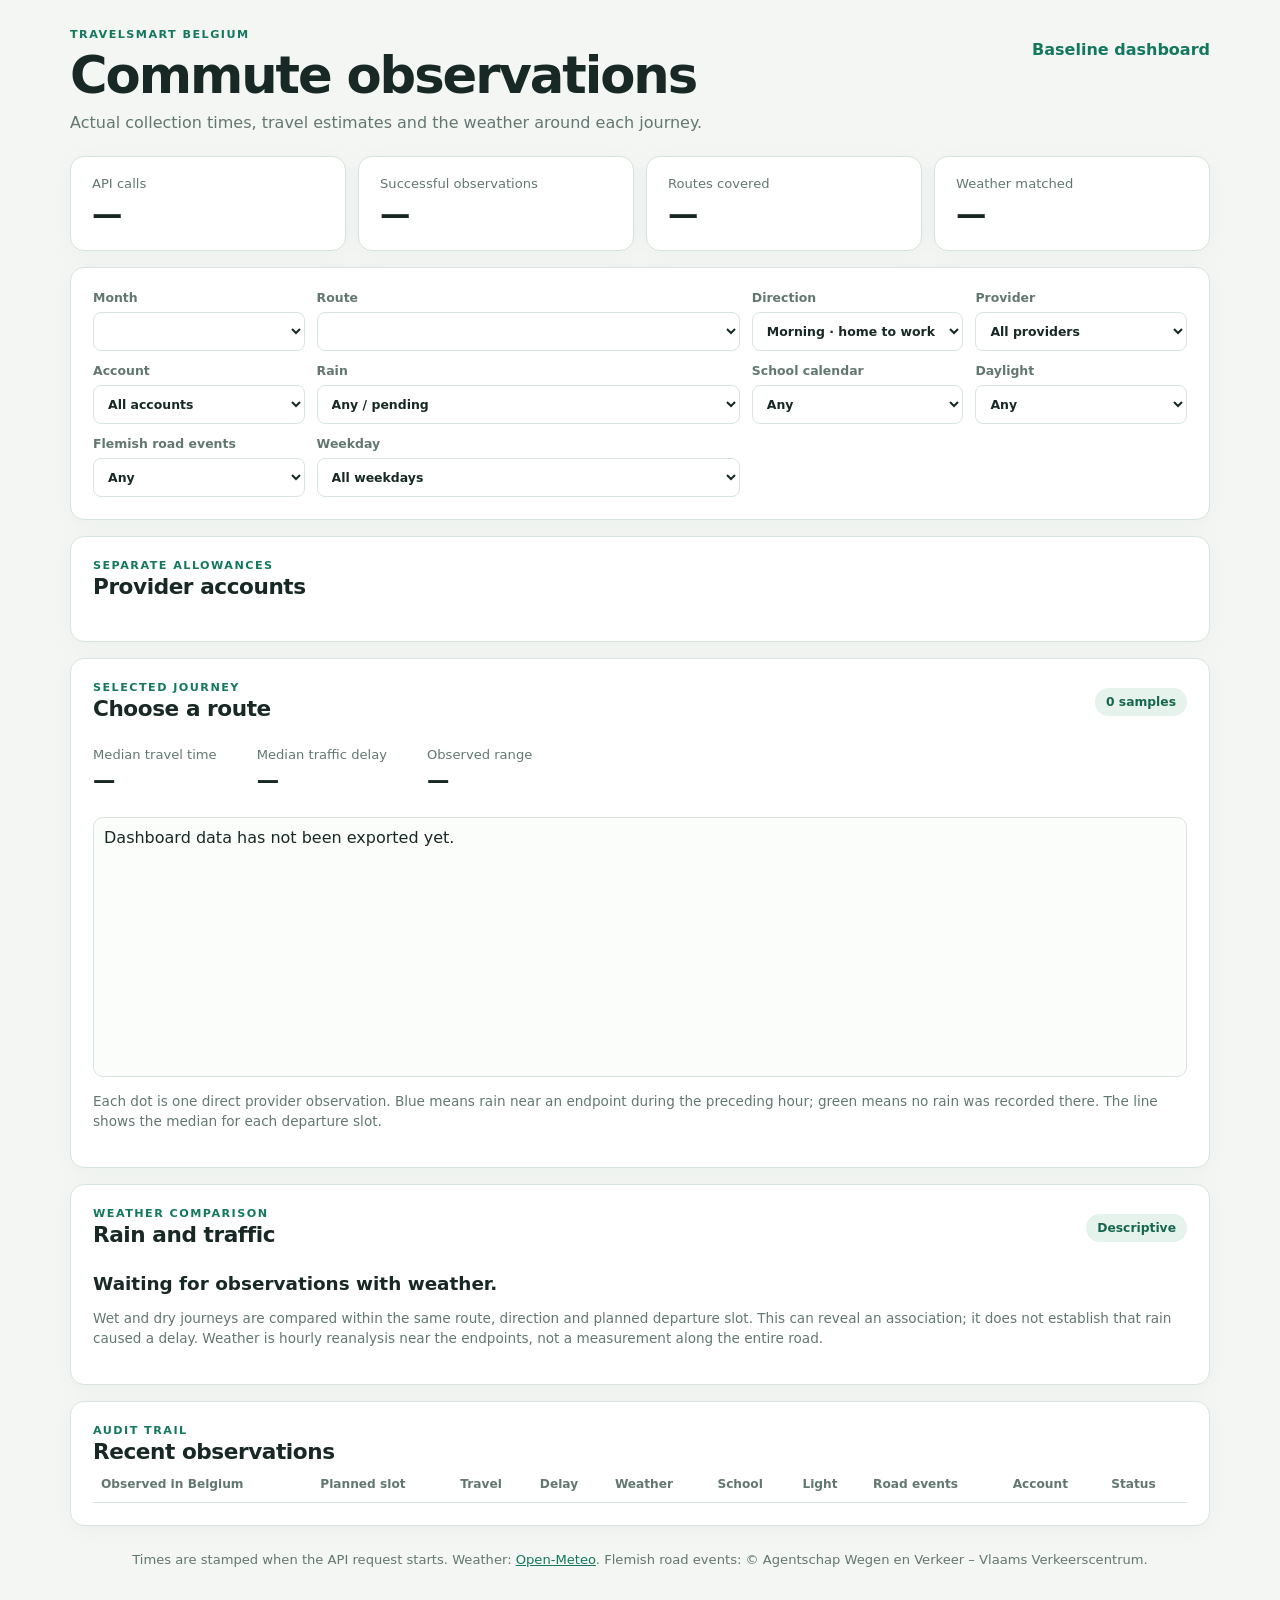
==== public/commutes.html @ abd454bd "Add commute catalogue, budgeted live collection and dashboard - 446 candidate home-to-work commutes " ====
<!doctype html>
<html lang="en">
<head>
  <meta charset="utf-8">
  <meta name="viewport" content="width=device-width,initial-scale=1">
  <title>TravelSmart · Live commutes</title>
  <link rel="stylesheet" href="commutes.css">
</head>
<body>
  <main>
    <header>
      <div><p class="eyebrow">TravelSmart Belgium</p><h1>Commute observations</h1>
        <p class="intro">Actual collection times, travel estimates and the weather around each journey.</p></div>
      <a href="index.html">Baseline dashboard</a>
    </header>
    <section class="metrics" aria-label="Collection summary">
      <article><span>API calls</span><strong id="calls">—</strong></article>
      <article><span>Successful observations</span><strong id="success">—</strong></article>
      <article><span>Routes covered</span><strong id="covered">—</strong></article>
      <article><span>Weather matched</span><strong id="weather-count">—</strong></article>
    </section>
    <section class="panel filters" aria-label="Filters">
      <label>Month <select id="month"></select></label>
      <label>Route <select id="route"></select></label>
      <label>Direction <select id="direction"><option value="morning">Morning · home to work</option><option value="evening">Evening · work to home</option></select></label>
      <label>Provider <select id="provider"><option value="all">All providers</option><option value="tomtom">TomTom</option><option value="here">HERE</option></select></label>
      <label>Account <select id="account"><option value="all">All accounts</option><option value="tomtom_morning">TomTom morning</option><option value="tomtom_evening">TomTom evening</option><option value="here">HERE</option></select></label>
      <label>Rain <select id="rain"><option value="all">Any / pending</option><option value="wet">Rain</option><option value="dry">Dry</option><option value="unknown">Weather pending</option></select></label>
      <label>School calendar <select id="school"><option value="all">Any</option><option value="flanders_school">Flanders school day</option><option value="flanders_break">Flanders break</option><option value="fwb_school">French Community school day</option><option value="fwb_break">French Community break</option></select></label>
      <label>Daylight <select id="light"><option value="all">Any</option><option value="daylight">Daylight</option><option value="twilight">Twilight</option><option value="dark">Dark</option></select></label>
      <label>Flemish road events <select id="events"><option value="all">Any</option><option value="near">Nearby event</option><option value="clear">No nearby event</option><option value="unknown">No event context</option></select></label>
      <label>Weekday <select id="weekday"><option value="all">All weekdays</option><option value="0">Monday</option><option value="1">Tuesday</option><option value="2">Wednesday</option><option value="3">Thursday</option><option value="4">Friday</option></select></label>
    </section>
    <section class="panel" aria-labelledby="accounts-title"><div class="section-title"><div><p class="eyebrow">Separate allowances</p><h2 id="accounts-title">Provider accounts</h2></div></div><div id="account-usage" class="account-usage"></div></section>
    <section class="panel" aria-labelledby="route-title">
      <div class="section-title"><div><p class="eyebrow">Selected journey</p><h2 id="route-title">Choose a route</h2></div><span id="sample-count" class="chip">0 samples</span></div>
      <p id="route-meta" class="muted"></p>
      <div class="route-metrics">
        <div><span>Median travel time</span><strong id="median-time">—</strong></div>
        <div><span>Median traffic delay</span><strong id="median-delay">—</strong></div>
        <div><span>Observed range</span><strong id="range">—</strong></div>
      </div>
      <div id="chart" class="chart" role="img" aria-label="Travel times by departure time"></div>
      <p class="muted small">Each dot is one direct provider observation. Blue means rain near an endpoint during the preceding hour; green means no rain was recorded there. The line shows the median for each departure slot.</p>
    </section>
    <section class="panel" aria-labelledby="weather-title">
      <div class="section-title"><div><p class="eyebrow">Weather comparison</p><h2 id="weather-title">Rain and traffic</h2></div><span class="chip">Descriptive</span></div>
      <p id="weather-result" class="weather-result">Waiting for observations with weather.</p>
      <p class="muted small">Wet and dry journeys are compared within the same route, direction and planned departure slot. This can reveal an association; it does not establish that rain caused a delay. Weather is hourly reanalysis near the endpoints, not a measurement along the entire road.</p>
    </section>
    <section class="panel" aria-labelledby="recent-title">
      <div class="section-title"><div><p class="eyebrow">Audit trail</p><h2 id="recent-title">Recent observations</h2></div></div>
      <div class="table-wrap"><table><thead><tr><th>Observed in Belgium</th><th>Planned slot</th><th>Travel</th><th>Delay</th><th>Weather</th><th>School</th><th>Light</th><th>Road events</th><th>Account</th><th>Status</th></tr></thead><tbody id="recent"></tbody></table></div>
    </section>
    <footer>Times are stamped when the API request starts. Weather: <a href="https://open-meteo.com/en/docs/historical-weather-api">Open-Meteo</a>. Flemish road events: © Agentschap Wegen en Verkeer – Vlaams Verkeerscentrum.</footer>
  </main>
  <script src="commutes.js"></script>
</body>
</html>
---- public/commutes.css ----
:root{font-family:Inter,system-ui,-apple-system,"Segoe UI",sans-serif;color:#172825;background:#f3f6f3;--line:#d9e3df;--muted:#637771;--green:#14785e;--blue:#2377bb}
.chart .unknown{fill:#8e9b95;opacity:.55}
.account-usage{display:grid;grid-template-columns:repeat(3,1fr);gap:12px;margin-top:18px}.account-usage div{background:#f5f9f6;border:1px solid var(--line);border-radius:9px;padding:13px}.account-usage strong{display:block;font-size:1.15rem;margin-top:4px}.account-usage small{color:var(--muted)}@media(max-width:700px){.account-usage{grid-template-columns:1fr}}
*{box-sizing:border-box}body{margin:0}main{max-width:1180px;margin:auto;padding:28px 20px 60px}header{display:flex;justify-content:space-between;align-items:flex-start;gap:24px;margin-bottom:24px}header a{color:var(--green);font-weight:650;text-decoration:none;margin-top:12px}h1{font-size:clamp(2rem,4vw,3.3rem);letter-spacing:-.04em;margin:4px 0 8px}h2{font-size:1.35rem;letter-spacing:-.02em;margin:2px 0}.eyebrow{text-transform:uppercase;letter-spacing:.13em;color:var(--green);font-size:.7rem;font-weight:800;margin:0}.intro,.muted{color:var(--muted)}.intro{margin:0}.small{font-size:.85rem;line-height:1.5}.metrics{display:grid;grid-template-columns:repeat(4,1fr);gap:12px;margin-bottom:16px}.metrics article,.panel{background:white;border:1px solid var(--line);border-radius:14px;box-shadow:0 4px 24px #20392b08}.metrics article{padding:19px 21px}.metrics span,.route-metrics span{display:block;color:var(--muted);font-size:.82rem}.metrics strong{display:block;font-size:1.9rem;letter-spacing:-.04em;margin-top:5px}.panel{padding:22px;margin:16px 0}.filters{display:grid;grid-template-columns:1fr 2fr 1fr 1fr;gap:12px}.filters label{display:flex;flex-direction:column;gap:7px;color:var(--muted);font-size:.78rem;font-weight:700}select{width:100%;background:#fff;border:1px solid var(--line);border-radius:8px;padding:10px;color:#172825;font:inherit}.section-title{display:flex;align-items:center;justify-content:space-between;gap:15px}.chip{background:#e6f2ec;color:#17674f;border-radius:20px;padding:7px 11px;font-size:.77rem;font-weight:700;white-space:nowrap}.route-metrics{display:flex;gap:40px;margin:24px 0}.route-metrics strong{display:block;margin-top:5px;font-size:1.4rem;letter-spacing:-.03em}.chart{min-height:260px;border:1px solid var(--line);border-radius:10px;background:#fbfdfb;padding:10px;overflow:auto}.chart svg{width:100%;min-width:640px;height:250px;display:block}.chart .grid{stroke:#e3ebe6;stroke-width:1}.chart .axis{fill:#71837b;font-size:11px}.chart .median{stroke:#243d34;stroke-width:2.5;fill:none}.chart .dry{fill:var(--green);opacity:.65}.chart .wet{fill:var(--blue);opacity:.85}.weather-result{font-size:1.15rem;font-weight:650;margin:24px 0 8px}.table-wrap{overflow:auto}table{width:100%;border-collapse:collapse;font-size:.88rem}th{text-align:left;color:var(--muted);font-size:.76rem;font-weight:700}td,th{padding:11px 8px;border-bottom:1px solid var(--line);white-space:nowrap}tbody tr:last-child td{border-bottom:0}footer{text-align:center;color:var(--muted);font-size:.82rem;margin-top:26px}footer a{color:var(--green)}.empty{color:var(--muted);padding:70px 20px;text-align:center}@media(max-width:800px){.metrics{grid-template-columns:repeat(2,1fr)}.filters{grid-template-columns:repeat(2,1fr)}.route-metrics{gap:20px;flex-wrap:wrap}}@media(max-width:500px){main{padding:18px 12px 40px}header{display:block}.metrics{gap:8px}.metrics article{padding:14px}.metrics strong{font-size:1.55rem}.filters{grid-template-columns:1fr}.panel{padding:17px}.route-metrics{display:grid;grid-template-columns:repeat(2,1fr)}}
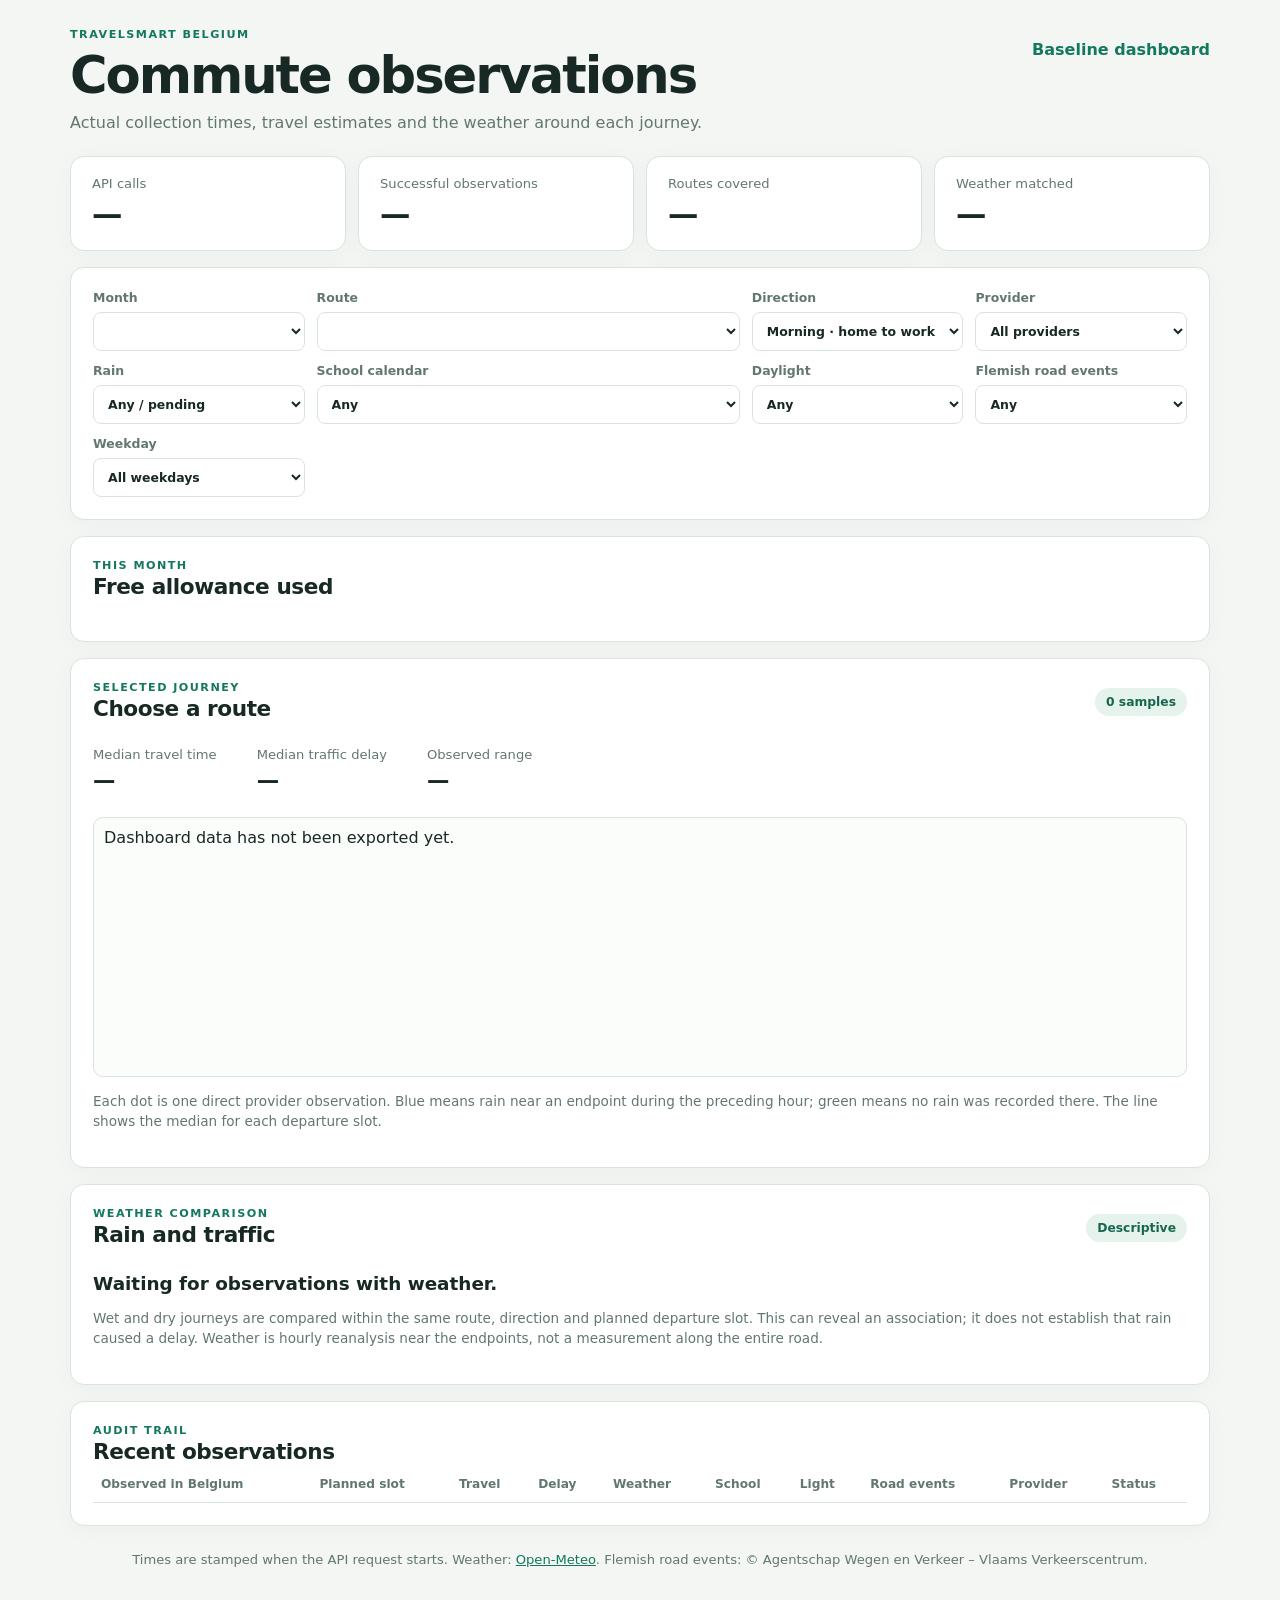
==== commit 00823428: "Dashboard: town names in route picker, allowance as percentage only - Route picker grouped by home t" ====
--- a/public/commutes.html
+++ b/public/commutes.html
@@ -24,14 +24,13 @@
       <label>Route <select id="route"></select></label>
       <label>Direction <select id="direction"><option value="morning">Morning · home to work</option><option value="evening">Evening · work to home</option></select></label>
       <label>Provider <select id="provider"><option value="all">All providers</option><option value="tomtom">TomTom</option><option value="here">HERE</option></select></label>
-      <label>Account <select id="account"><option value="all">All accounts</option><option value="tomtom_morning">TomTom morning</option><option value="tomtom_evening">TomTom evening</option><option value="here">HERE</option></select></label>
       <label>Rain <select id="rain"><option value="all">Any / pending</option><option value="wet">Rain</option><option value="dry">Dry</option><option value="unknown">Weather pending</option></select></label>
       <label>School calendar <select id="school"><option value="all">Any</option><option value="flanders_school">Flanders school day</option><option value="flanders_break">Flanders break</option><option value="fwb_school">French Community school day</option><option value="fwb_break">French Community break</option></select></label>
       <label>Daylight <select id="light"><option value="all">Any</option><option value="daylight">Daylight</option><option value="twilight">Twilight</option><option value="dark">Dark</option></select></label>
       <label>Flemish road events <select id="events"><option value="all">Any</option><option value="near">Nearby event</option><option value="clear">No nearby event</option><option value="unknown">No event context</option></select></label>
       <label>Weekday <select id="weekday"><option value="all">All weekdays</option><option value="0">Monday</option><option value="1">Tuesday</option><option value="2">Wednesday</option><option value="3">Thursday</option><option value="4">Friday</option></select></label>
     </section>
-    <section class="panel" aria-labelledby="accounts-title"><div class="section-title"><div><p class="eyebrow">Separate allowances</p><h2 id="accounts-title">Provider accounts</h2></div></div><div id="account-usage" class="account-usage"></div></section>
+    <section class="panel" aria-labelledby="accounts-title"><div class="section-title"><div><p class="eyebrow">This month</p><h2 id="accounts-title">Free allowance used</h2></div></div><div id="account-usage" class="account-usage"></div></section>
     <section class="panel" aria-labelledby="route-title">
       <div class="section-title"><div><p class="eyebrow">Selected journey</p><h2 id="route-title">Choose a route</h2></div><span id="sample-count" class="chip">0 samples</span></div>
       <p id="route-meta" class="muted"></p>
@@ -50,7 +49,7 @@
     </section>
     <section class="panel" aria-labelledby="recent-title">
       <div class="section-title"><div><p class="eyebrow">Audit trail</p><h2 id="recent-title">Recent observations</h2></div></div>
-      <div class="table-wrap"><table><thead><tr><th>Observed in Belgium</th><th>Planned slot</th><th>Travel</th><th>Delay</th><th>Weather</th><th>School</th><th>Light</th><th>Road events</th><th>Account</th><th>Status</th></tr></thead><tbody id="recent"></tbody></table></div>
+      <div class="table-wrap"><table><thead><tr><th>Observed in Belgium</th><th>Planned slot</th><th>Travel</th><th>Delay</th><th>Weather</th><th>School</th><th>Light</th><th>Road events</th><th>Provider</th><th>Status</th></tr></thead><tbody id="recent"></tbody></table></div>
     </section>
     <footer>Times are stamped when the API request starts. Weather: <a href="https://open-meteo.com/en/docs/historical-weather-api">Open-Meteo</a>. Flemish road events: © Agentschap Wegen en Verkeer – Vlaams Verkeerscentrum.</footer>
   </main>
--- a/public/commutes.css
+++ b/public/commutes.css
@@ -1,4 +1,5 @@
 :root{font-family:Inter,system-ui,-apple-system,"Segoe UI",sans-serif;color:#172825;background:#f3f6f3;--line:#d9e3df;--muted:#637771;--green:#14785e;--blue:#2377bb}
 .chart .unknown{fill:#8e9b95;opacity:.55}
-.account-usage{display:grid;grid-template-columns:repeat(3,1fr);gap:12px;margin-top:18px}.account-usage div{background:#f5f9f6;border:1px solid var(--line);border-radius:9px;padding:13px}.account-usage strong{display:block;font-size:1.15rem;margin-top:4px}.account-usage small{color:var(--muted)}@media(max-width:700px){.account-usage{grid-template-columns:1fr}}
+.account-usage{display:grid;grid-template-columns:repeat(2,1fr);gap:12px;margin-top:18px}.account-usage div{background:#f5f9f6;border:1px solid var(--line);border-radius:9px;padding:13px}.account-usage strong{display:block;font-size:1.15rem;margin-top:4px}.account-usage small{color:var(--muted)}@media(max-width:700px){.account-usage{grid-template-columns:1fr}}
 *{box-sizing:border-box}body{margin:0}main{max-width:1180px;margin:auto;padding:28px 20px 60px}header{display:flex;justify-content:space-between;align-items:flex-start;gap:24px;margin-bottom:24px}header a{color:var(--green);font-weight:650;text-decoration:none;margin-top:12px}h1{font-size:clamp(2rem,4vw,3.3rem);letter-spacing:-.04em;margin:4px 0 8px}h2{font-size:1.35rem;letter-spacing:-.02em;margin:2px 0}.eyebrow{text-transform:uppercase;letter-spacing:.13em;color:var(--green);font-size:.7rem;font-weight:800;margin:0}.intro,.muted{color:var(--muted)}.intro{margin:0}.small{font-size:.85rem;line-height:1.5}.metrics{display:grid;grid-template-columns:repeat(4,1fr);gap:12px;margin-bottom:16px}.metrics article,.panel{background:white;border:1px solid var(--line);border-radius:14px;box-shadow:0 4px 24px #20392b08}.metrics article{padding:19px 21px}.metrics span,.route-metrics span{display:block;color:var(--muted);font-size:.82rem}.metrics strong{display:block;font-size:1.9rem;letter-spacing:-.04em;margin-top:5px}.panel{padding:22px;margin:16px 0}.filters{display:grid;grid-template-columns:1fr 2fr 1fr 1fr;gap:12px}.filters label{display:flex;flex-direction:column;gap:7px;color:var(--muted);font-size:.78rem;font-weight:700}select{width:100%;background:#fff;border:1px solid var(--line);border-radius:8px;padding:10px;color:#172825;font:inherit}.section-title{display:flex;align-items:center;justify-content:space-between;gap:15px}.chip{background:#e6f2ec;color:#17674f;border-radius:20px;padding:7px 11px;font-size:.77rem;font-weight:700;white-space:nowrap}.route-metrics{display:flex;gap:40px;margin:24px 0}.route-metrics strong{display:block;margin-top:5px;font-size:1.4rem;letter-spacing:-.03em}.chart{min-height:260px;border:1px solid var(--line);border-radius:10px;background:#fbfdfb;padding:10px;overflow:auto}.chart svg{width:100%;min-width:640px;height:250px;display:block}.chart .grid{stroke:#e3ebe6;stroke-width:1}.chart .axis{fill:#71837b;font-size:11px}.chart .median{stroke:#243d34;stroke-width:2.5;fill:none}.chart .dry{fill:var(--green);opacity:.65}.chart .wet{fill:var(--blue);opacity:.85}.weather-result{font-size:1.15rem;font-weight:650;margin:24px 0 8px}.table-wrap{overflow:auto}table{width:100%;border-collapse:collapse;font-size:.88rem}th{text-align:left;color:var(--muted);font-size:.76rem;font-weight:700}td,th{padding:11px 8px;border-bottom:1px solid var(--line);white-space:nowrap}tbody tr:last-child td{border-bottom:0}footer{text-align:center;color:var(--muted);font-size:.82rem;margin-top:26px}footer a{color:var(--green)}.empty{color:var(--muted);padding:70px 20px;text-align:center}@media(max-width:800px){.metrics{grid-template-columns:repeat(2,1fr)}.filters{grid-template-columns:repeat(2,1fr)}.route-metrics{gap:20px;flex-wrap:wrap}}@media(max-width:500px){main{padding:18px 12px 40px}header{display:block}.metrics{gap:8px}.metrics article{padding:14px}.metrics strong{font-size:1.55rem}.filters{grid-template-columns:1fr}.panel{padding:17px}.route-metrics{display:grid;grid-template-columns:repeat(2,1fr)}}
+.usage-bar{display:block;height:6px;margin-top:10px;border-radius:3px;background:linear-gradient(90deg,var(--green) var(--used),var(--line) var(--used))}
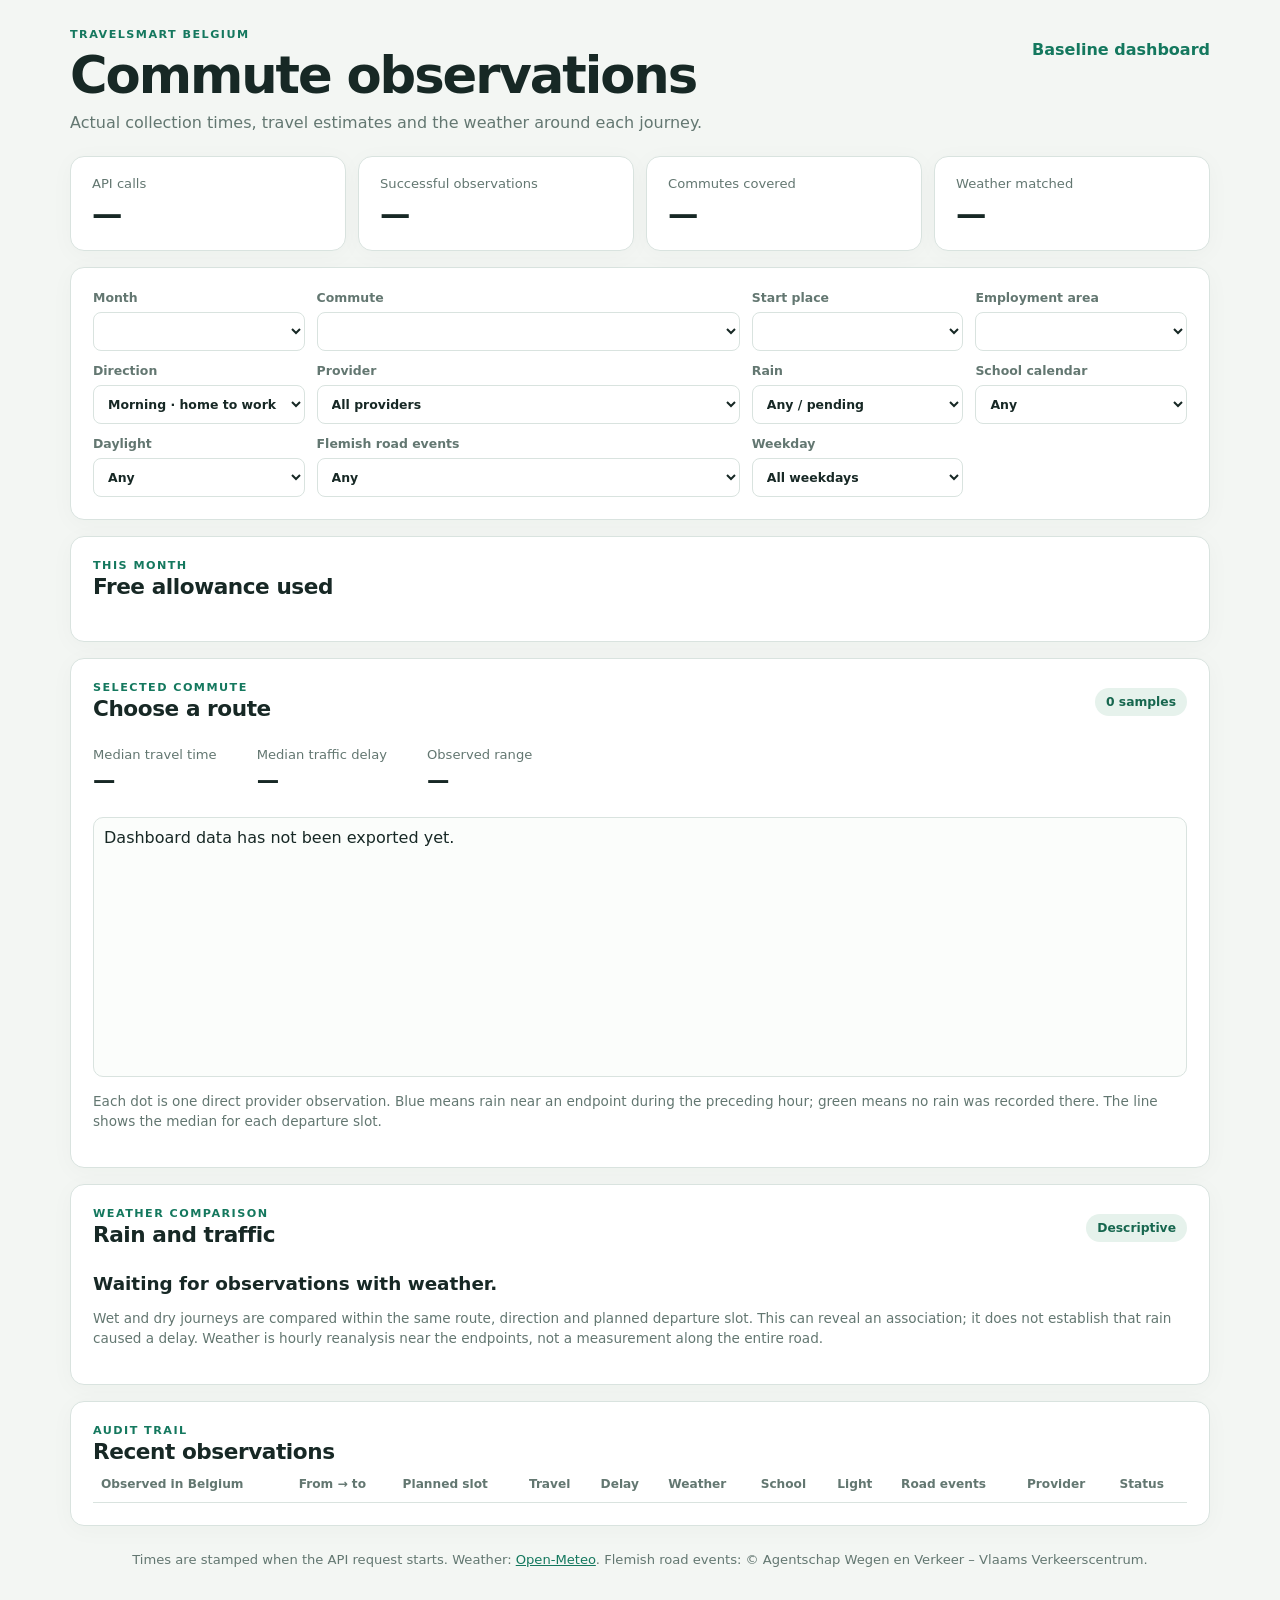
==== commit 7615c28d: "Commute records per town pair, fed by Statbel neighbourhoods - select_home_places.py: residential st" ====
--- a/public/commutes.html
+++ b/public/commutes.html
@@ -16,12 +16,14 @@
     <section class="metrics" aria-label="Collection summary">
       <article><span>API calls</span><strong id="calls">—</strong></article>
       <article><span>Successful observations</span><strong id="success">—</strong></article>
-      <article><span>Routes covered</span><strong id="covered">—</strong></article>
+      <article><span>Commutes covered</span><strong id="covered">—</strong></article>
       <article><span>Weather matched</span><strong id="weather-count">—</strong></article>
     </section>
     <section class="panel filters" aria-label="Filters">
       <label>Month <select id="month"></select></label>
-      <label>Route <select id="route"></select></label>
+      <label>Commute <select id="route"></select></label>
+      <label>Start place <select id="home-place"></select></label>
+      <label>Employment area <select id="work-place"></select></label>
       <label>Direction <select id="direction"><option value="morning">Morning · home to work</option><option value="evening">Evening · work to home</option></select></label>
       <label>Provider <select id="provider"><option value="all">All providers</option><option value="tomtom">TomTom</option><option value="here">HERE</option></select></label>
       <label>Rain <select id="rain"><option value="all">Any / pending</option><option value="wet">Rain</option><option value="dry">Dry</option><option value="unknown">Weather pending</option></select></label>
@@ -32,7 +34,7 @@
     </section>
     <section class="panel" aria-labelledby="accounts-title"><div class="section-title"><div><p class="eyebrow">This month</p><h2 id="accounts-title">Free allowance used</h2></div></div><div id="account-usage" class="account-usage"></div></section>
     <section class="panel" aria-labelledby="route-title">
-      <div class="section-title"><div><p class="eyebrow">Selected journey</p><h2 id="route-title">Choose a route</h2></div><span id="sample-count" class="chip">0 samples</span></div>
+      <div class="section-title"><div><p class="eyebrow">Selected commute</p><h2 id="route-title">Choose a route</h2></div><span id="sample-count" class="chip">0 samples</span></div>
       <p id="route-meta" class="muted"></p>
       <div class="route-metrics">
         <div><span>Median travel time</span><strong id="median-time">—</strong></div>
@@ -49,7 +51,7 @@
     </section>
     <section class="panel" aria-labelledby="recent-title">
       <div class="section-title"><div><p class="eyebrow">Audit trail</p><h2 id="recent-title">Recent observations</h2></div></div>
-      <div class="table-wrap"><table><thead><tr><th>Observed in Belgium</th><th>Planned slot</th><th>Travel</th><th>Delay</th><th>Weather</th><th>School</th><th>Light</th><th>Road events</th><th>Provider</th><th>Status</th></tr></thead><tbody id="recent"></tbody></table></div>
+      <div class="table-wrap"><table><thead><tr><th>Observed in Belgium</th><th>From → to</th><th>Planned slot</th><th>Travel</th><th>Delay</th><th>Weather</th><th>School</th><th>Light</th><th>Road events</th><th>Provider</th><th>Status</th></tr></thead><tbody id="recent"></tbody></table></div>
     </section>
     <footer>Times are stamped when the API request starts. Weather: <a href="https://open-meteo.com/en/docs/historical-weather-api">Open-Meteo</a>. Flemish road events: © Agentschap Wegen en Verkeer – Vlaams Verkeerscentrum.</footer>
   </main>
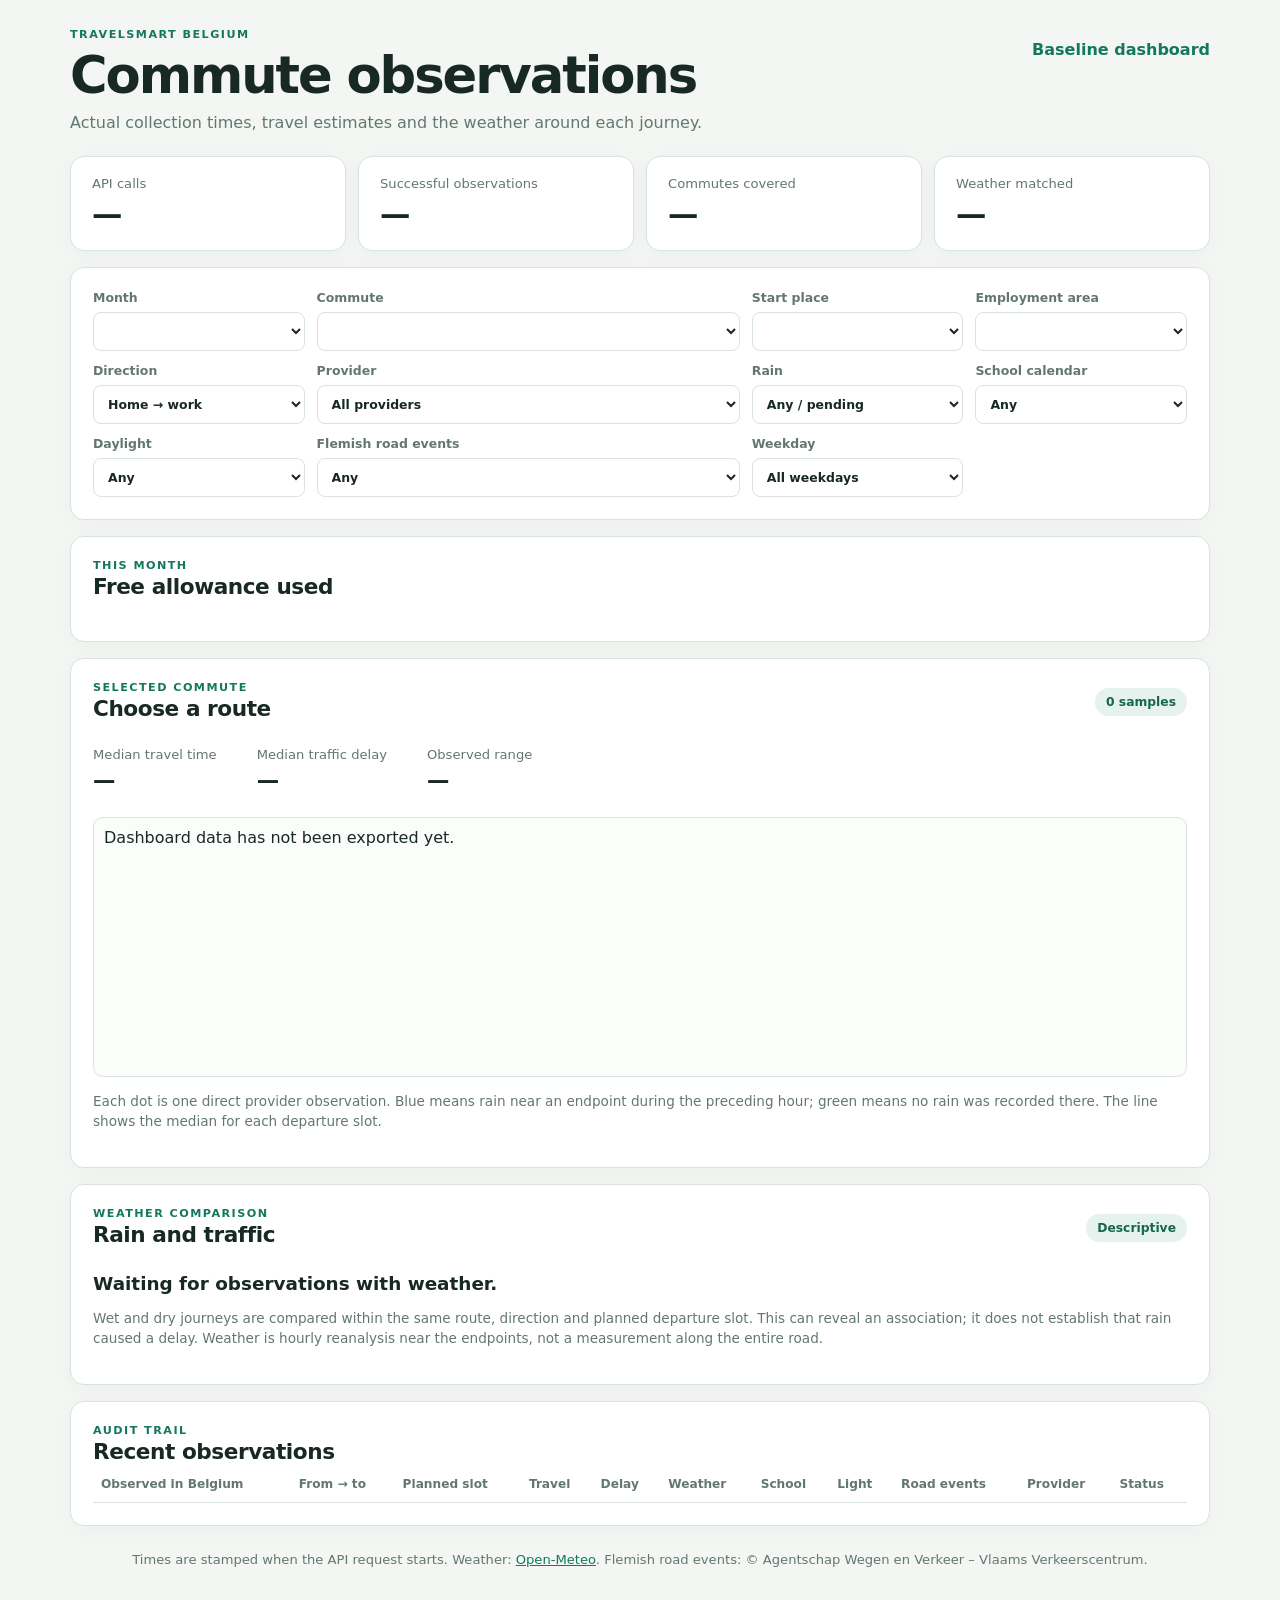
==== commit 9c8a0ba7: "Daytime random stream and E313/A12 business parks - extra_routes is now a list of streams: peak_focu" ====
--- a/public/commutes.html
+++ b/public/commutes.html
@@ -24,7 +24,7 @@
       <label>Commute <select id="route"></select></label>
       <label>Start place <select id="home-place"></select></label>
       <label>Employment area <select id="work-place"></select></label>
-      <label>Direction <select id="direction"><option value="morning">Morning · home to work</option><option value="evening">Evening · work to home</option></select></label>
+      <label>Direction <select id="direction"><option value="morning">Home → work</option><option value="evening">Work → home</option></select></label>
       <label>Provider <select id="provider"><option value="all">All providers</option><option value="tomtom">TomTom</option><option value="here">HERE</option></select></label>
       <label>Rain <select id="rain"><option value="all">Any / pending</option><option value="wet">Rain</option><option value="dry">Dry</option><option value="unknown">Weather pending</option></select></label>
       <label>School calendar <select id="school"><option value="all">Any</option><option value="flanders_school">Flanders school day</option><option value="flanders_break">Flanders break</option><option value="fwb_school">French Community school day</option><option value="fwb_break">French Community break</option></select></label>
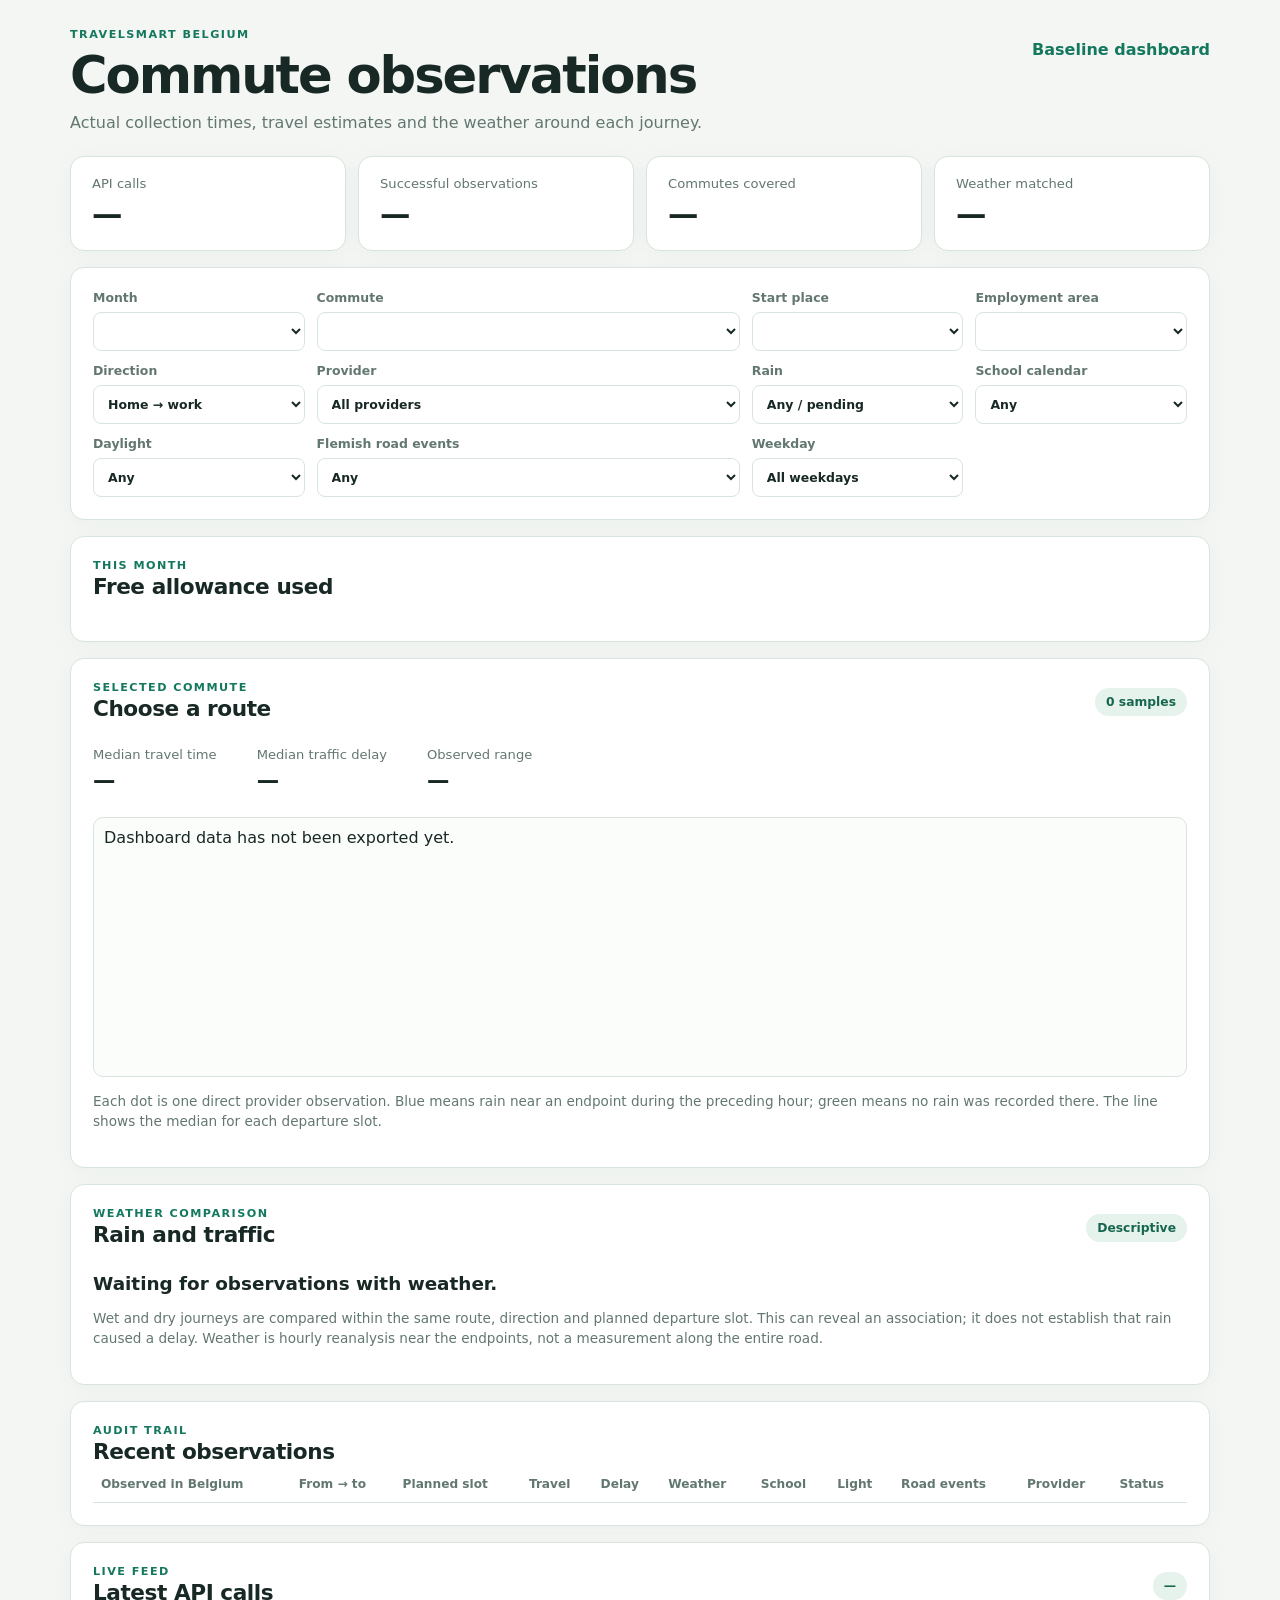
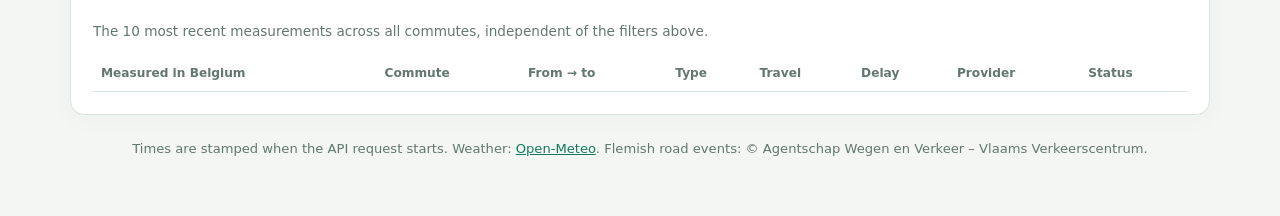
==== commit 5cc9d424: "Dashboard: latest 10 API calls; extra stream republishes the dashboard - Export writes a small lates" ====
--- a/public/commutes.html
+++ b/public/commutes.html
@@ -53,6 +53,11 @@
       <div class="section-title"><div><p class="eyebrow">Audit trail</p><h2 id="recent-title">Recent observations</h2></div></div>
       <div class="table-wrap"><table><thead><tr><th>Observed in Belgium</th><th>From → to</th><th>Planned slot</th><th>Travel</th><th>Delay</th><th>Weather</th><th>School</th><th>Light</th><th>Road events</th><th>Provider</th><th>Status</th></tr></thead><tbody id="recent"></tbody></table></div>
     </section>
+    <section class="panel" aria-labelledby="latest-title">
+      <div class="section-title"><div><p class="eyebrow">Live feed</p><h2 id="latest-title">Latest API calls</h2></div><span id="latest-updated" class="chip">—</span></div>
+      <p class="muted small">The 10 most recent measurements across all commutes, independent of the filters above.</p>
+      <div class="table-wrap"><table><thead><tr><th>Measured in Belgium</th><th>Commute</th><th>From → to</th><th>Type</th><th>Travel</th><th>Delay</th><th>Provider</th><th>Status</th></tr></thead><tbody id="latest"></tbody></table></div>
+    </section>
     <footer>Times are stamped when the API request starts. Weather: <a href="https://open-meteo.com/en/docs/historical-weather-api">Open-Meteo</a>. Flemish road events: © Agentschap Wegen en Verkeer – Vlaams Verkeerscentrum.</footer>
   </main>
   <script src="commutes.js"></script>
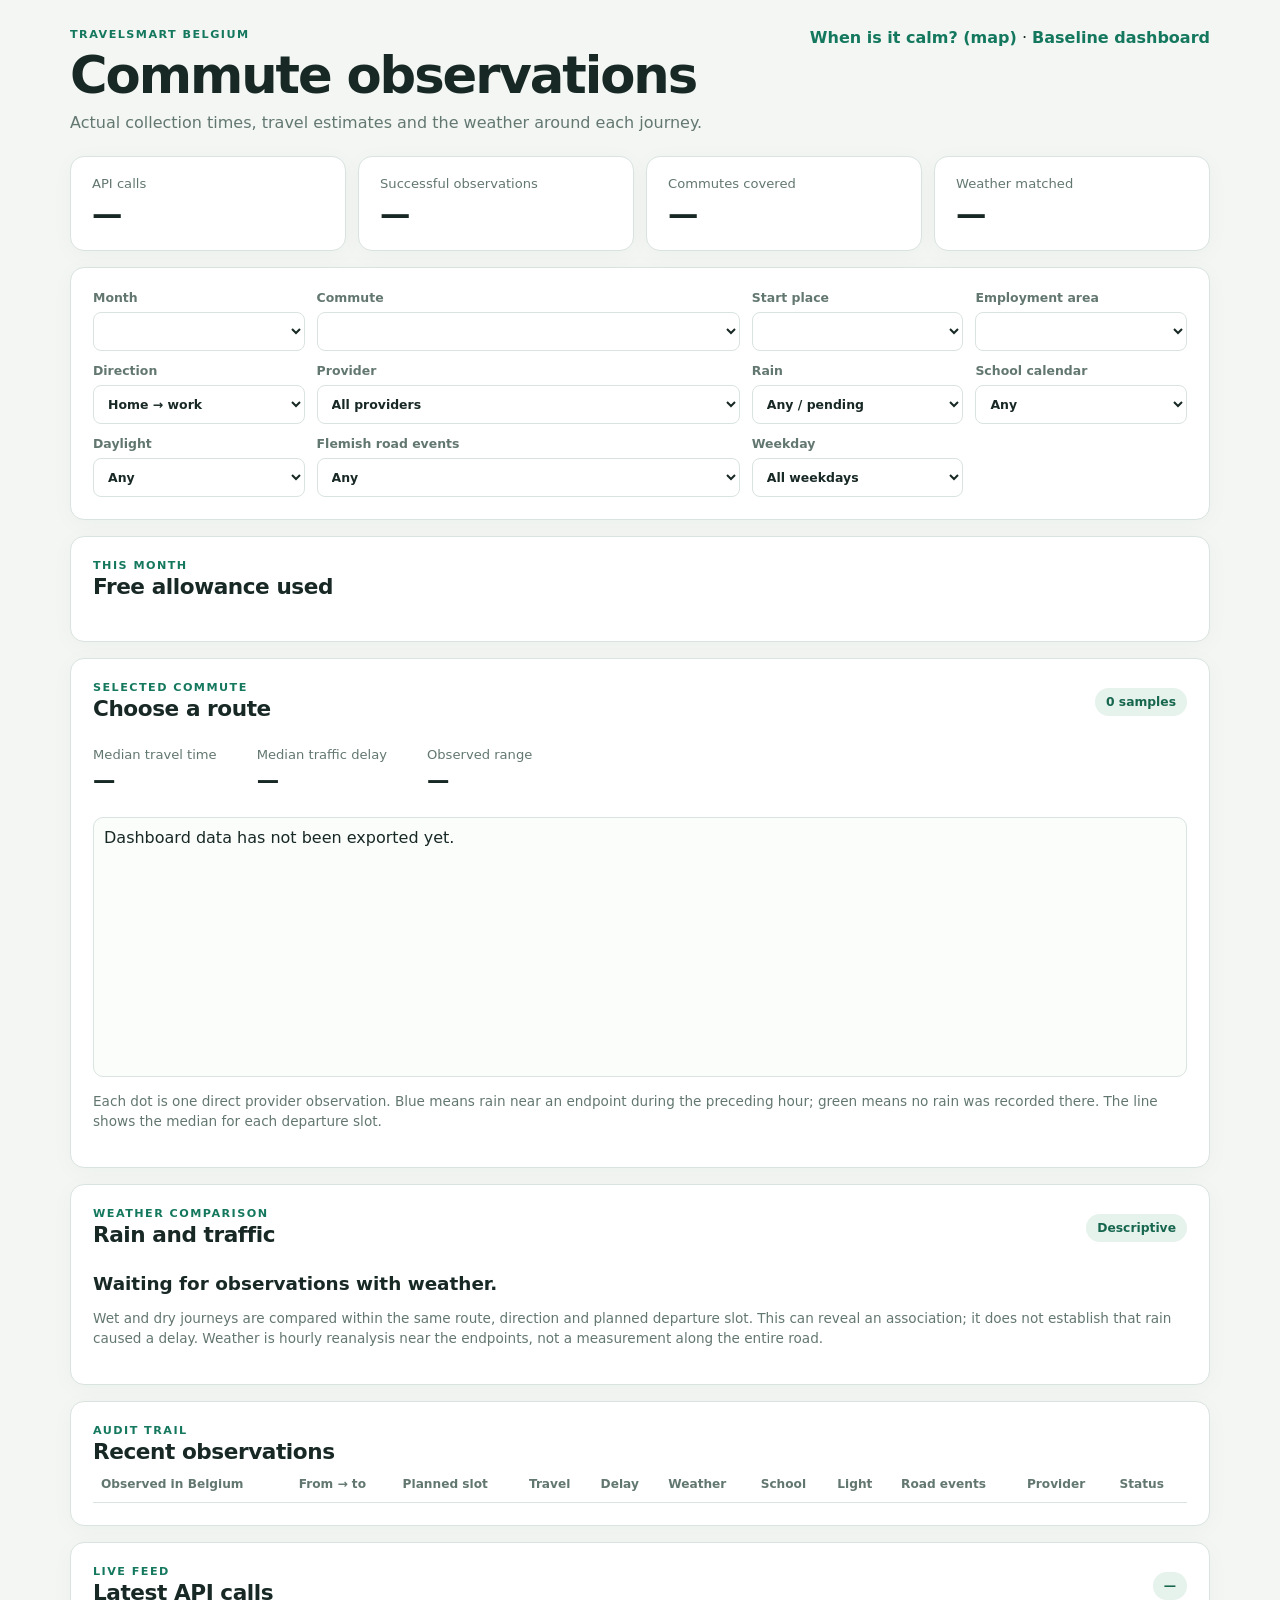
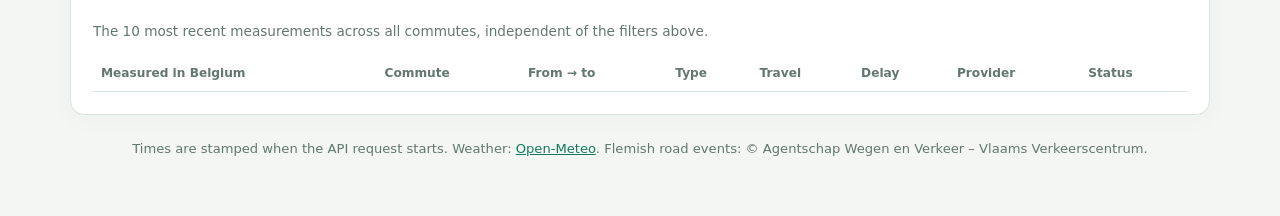
==== commit 3bb0f3e4: ""When is it calm?" map: pick a start town, slide the departure time - map.html/js/css: Leaflet + mut" ====
--- a/public/commutes.html
+++ b/public/commutes.html
@@ -11,7 +11,7 @@
     <header>
       <div><p class="eyebrow">TravelSmart Belgium</p><h1>Commute observations</h1>
         <p class="intro">Actual collection times, travel estimates and the weather around each journey.</p></div>
-      <a href="index.html">Baseline dashboard</a>
+      <nav class="links"><a href="map.html">When is it calm? (map)</a> · <a href="index.html">Baseline dashboard</a></nav>
     </header>
     <section class="metrics" aria-label="Collection summary">
       <article><span>API calls</span><strong id="calls">—</strong></article>
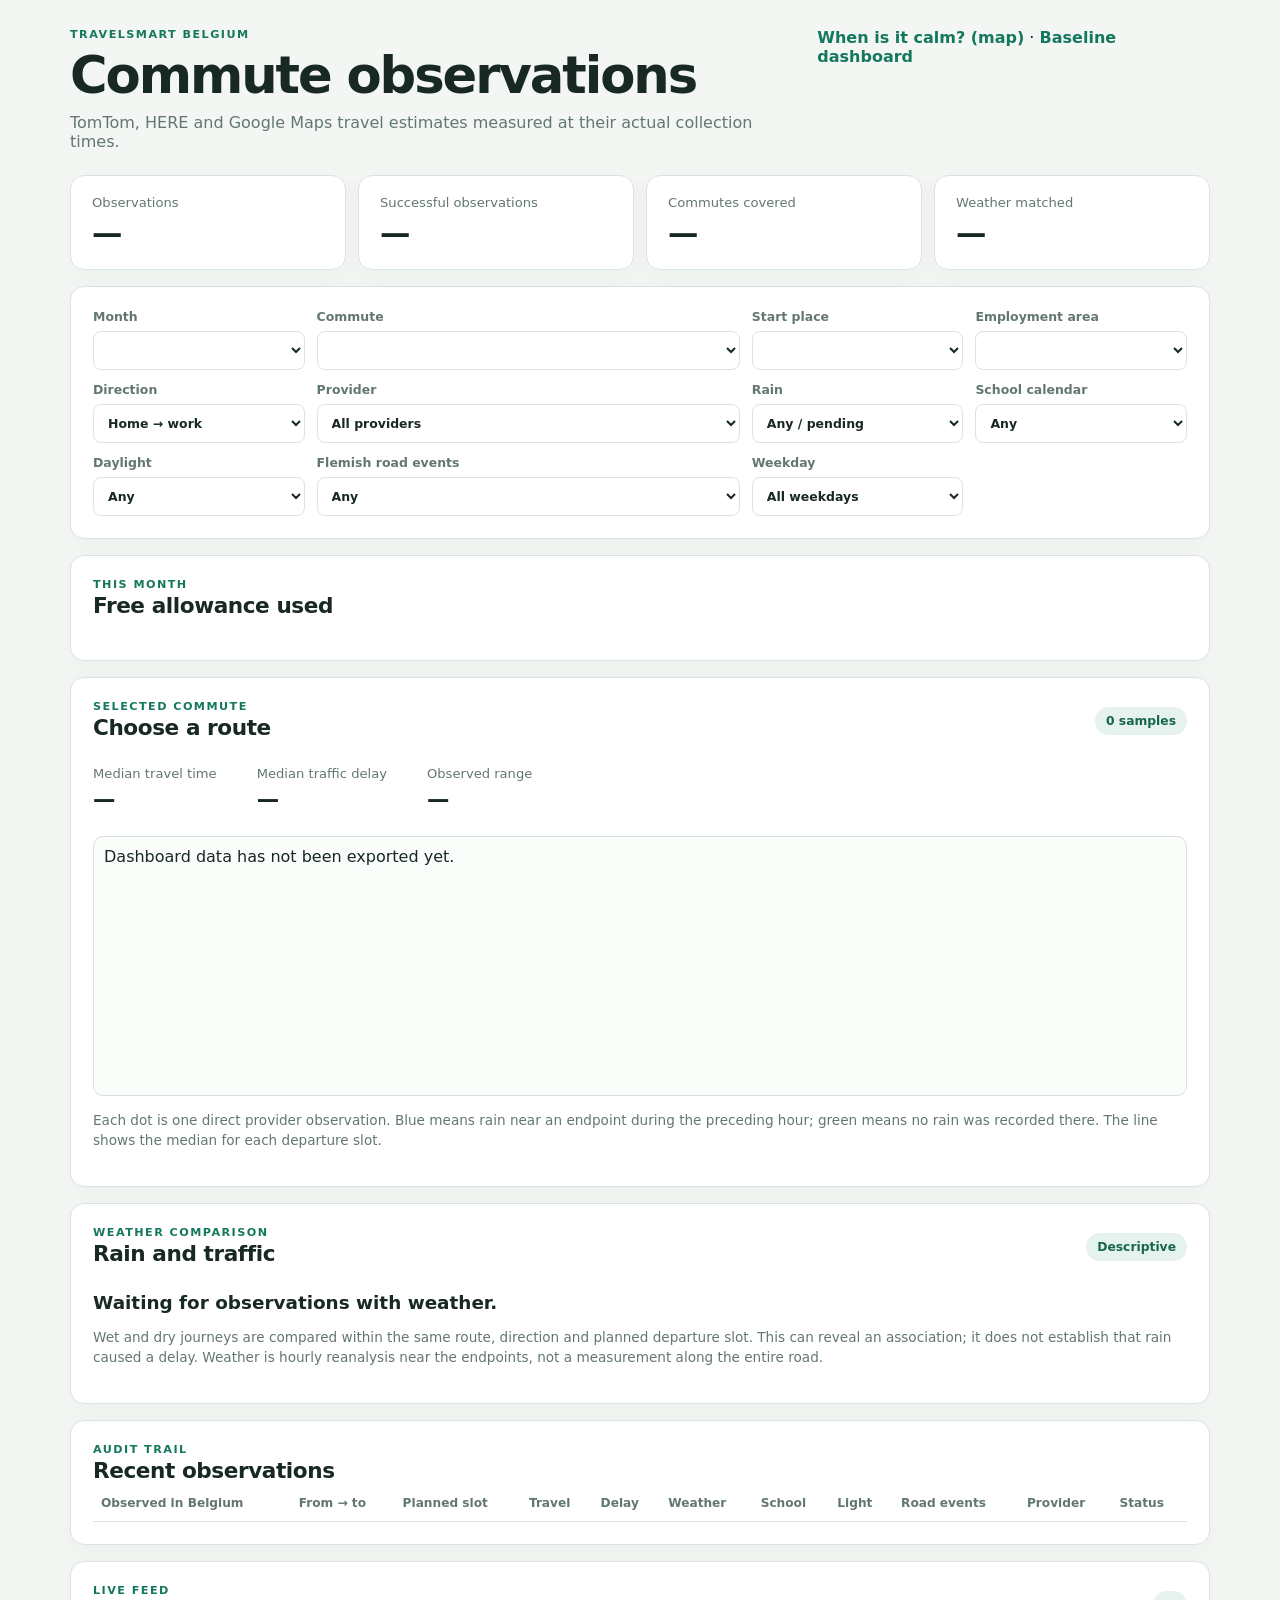
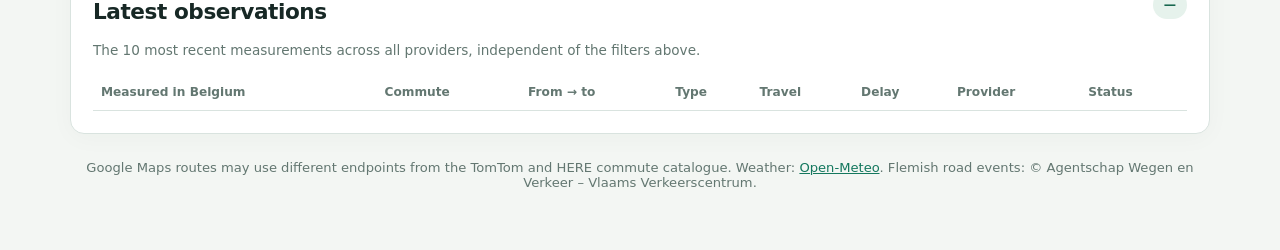
==== commit 620bc4b1: "Import Google Maps captures into commute results" ====
--- a/public/commutes.html
+++ b/public/commutes.html
@@ -10,11 +10,11 @@
   <main>
     <header>
       <div><p class="eyebrow">TravelSmart Belgium</p><h1>Commute observations</h1>
-        <p class="intro">Actual collection times, travel estimates and the weather around each journey.</p></div>
+        <p class="intro">TomTom, HERE and Google Maps travel estimates measured at their actual collection times.</p></div>
       <nav class="links"><a href="map.html">When is it calm? (map)</a> · <a href="index.html">Baseline dashboard</a></nav>
     </header>
     <section class="metrics" aria-label="Collection summary">
-      <article><span>API calls</span><strong id="calls">—</strong></article>
+      <article><span>Observations</span><strong id="calls">—</strong></article>
       <article><span>Successful observations</span><strong id="success">—</strong></article>
       <article><span>Commutes covered</span><strong id="covered">—</strong></article>
       <article><span>Weather matched</span><strong id="weather-count">—</strong></article>
@@ -24,8 +24,8 @@
       <label>Commute <select id="route"></select></label>
       <label>Start place <select id="home-place"></select></label>
       <label>Employment area <select id="work-place"></select></label>
-      <label>Direction <select id="direction"><option value="morning">Home → work</option><option value="evening">Work → home</option></select></label>
-      <label>Provider <select id="provider"><option value="all">All providers</option><option value="tomtom">TomTom</option><option value="here">HERE</option></select></label>
+      <label>Direction <select id="direction"><option value="morning">Home → work</option><option value="evening">Work → home</option><option value="direct">Direct route</option></select></label>
+      <label>Provider <select id="provider"><option value="all">All providers</option><option value="tomtom">TomTom</option><option value="here">HERE</option><option value="google_maps">Google Maps</option></select></label>
       <label>Rain <select id="rain"><option value="all">Any / pending</option><option value="wet">Rain</option><option value="dry">Dry</option><option value="unknown">Weather pending</option></select></label>
       <label>School calendar <select id="school"><option value="all">Any</option><option value="flanders_school">Flanders school day</option><option value="flanders_break">Flanders break</option><option value="fwb_school">French Community school day</option><option value="fwb_break">French Community break</option></select></label>
       <label>Daylight <select id="light"><option value="all">Any</option><option value="daylight">Daylight</option><option value="twilight">Twilight</option><option value="dark">Dark</option></select></label>
@@ -54,11 +54,11 @@
       <div class="table-wrap"><table><thead><tr><th>Observed in Belgium</th><th>From → to</th><th>Planned slot</th><th>Travel</th><th>Delay</th><th>Weather</th><th>School</th><th>Light</th><th>Road events</th><th>Provider</th><th>Status</th></tr></thead><tbody id="recent"></tbody></table></div>
     </section>
     <section class="panel" aria-labelledby="latest-title">
-      <div class="section-title"><div><p class="eyebrow">Live feed</p><h2 id="latest-title">Latest API calls</h2></div><span id="latest-updated" class="chip">—</span></div>
-      <p class="muted small">The 10 most recent measurements across all commutes, independent of the filters above.</p>
+      <div class="section-title"><div><p class="eyebrow">Live feed</p><h2 id="latest-title">Latest observations</h2></div><span id="latest-updated" class="chip">—</span></div>
+      <p class="muted small">The 10 most recent measurements across all providers, independent of the filters above.</p>
       <div class="table-wrap"><table><thead><tr><th>Measured in Belgium</th><th>Commute</th><th>From → to</th><th>Type</th><th>Travel</th><th>Delay</th><th>Provider</th><th>Status</th></tr></thead><tbody id="latest"></tbody></table></div>
     </section>
-    <footer>Times are stamped when the API request starts. Weather: <a href="https://open-meteo.com/en/docs/historical-weather-api">Open-Meteo</a>. Flemish road events: © Agentschap Wegen en Verkeer – Vlaams Verkeerscentrum.</footer>
+    <footer>Google Maps routes may use different endpoints from the TomTom and HERE commute catalogue. Weather: <a href="https://open-meteo.com/en/docs/historical-weather-api">Open-Meteo</a>. Flemish road events: © Agentschap Wegen en Verkeer – Vlaams Verkeerscentrum.</footer>
   </main>
   <script src="commutes.js"></script>
 </body>
